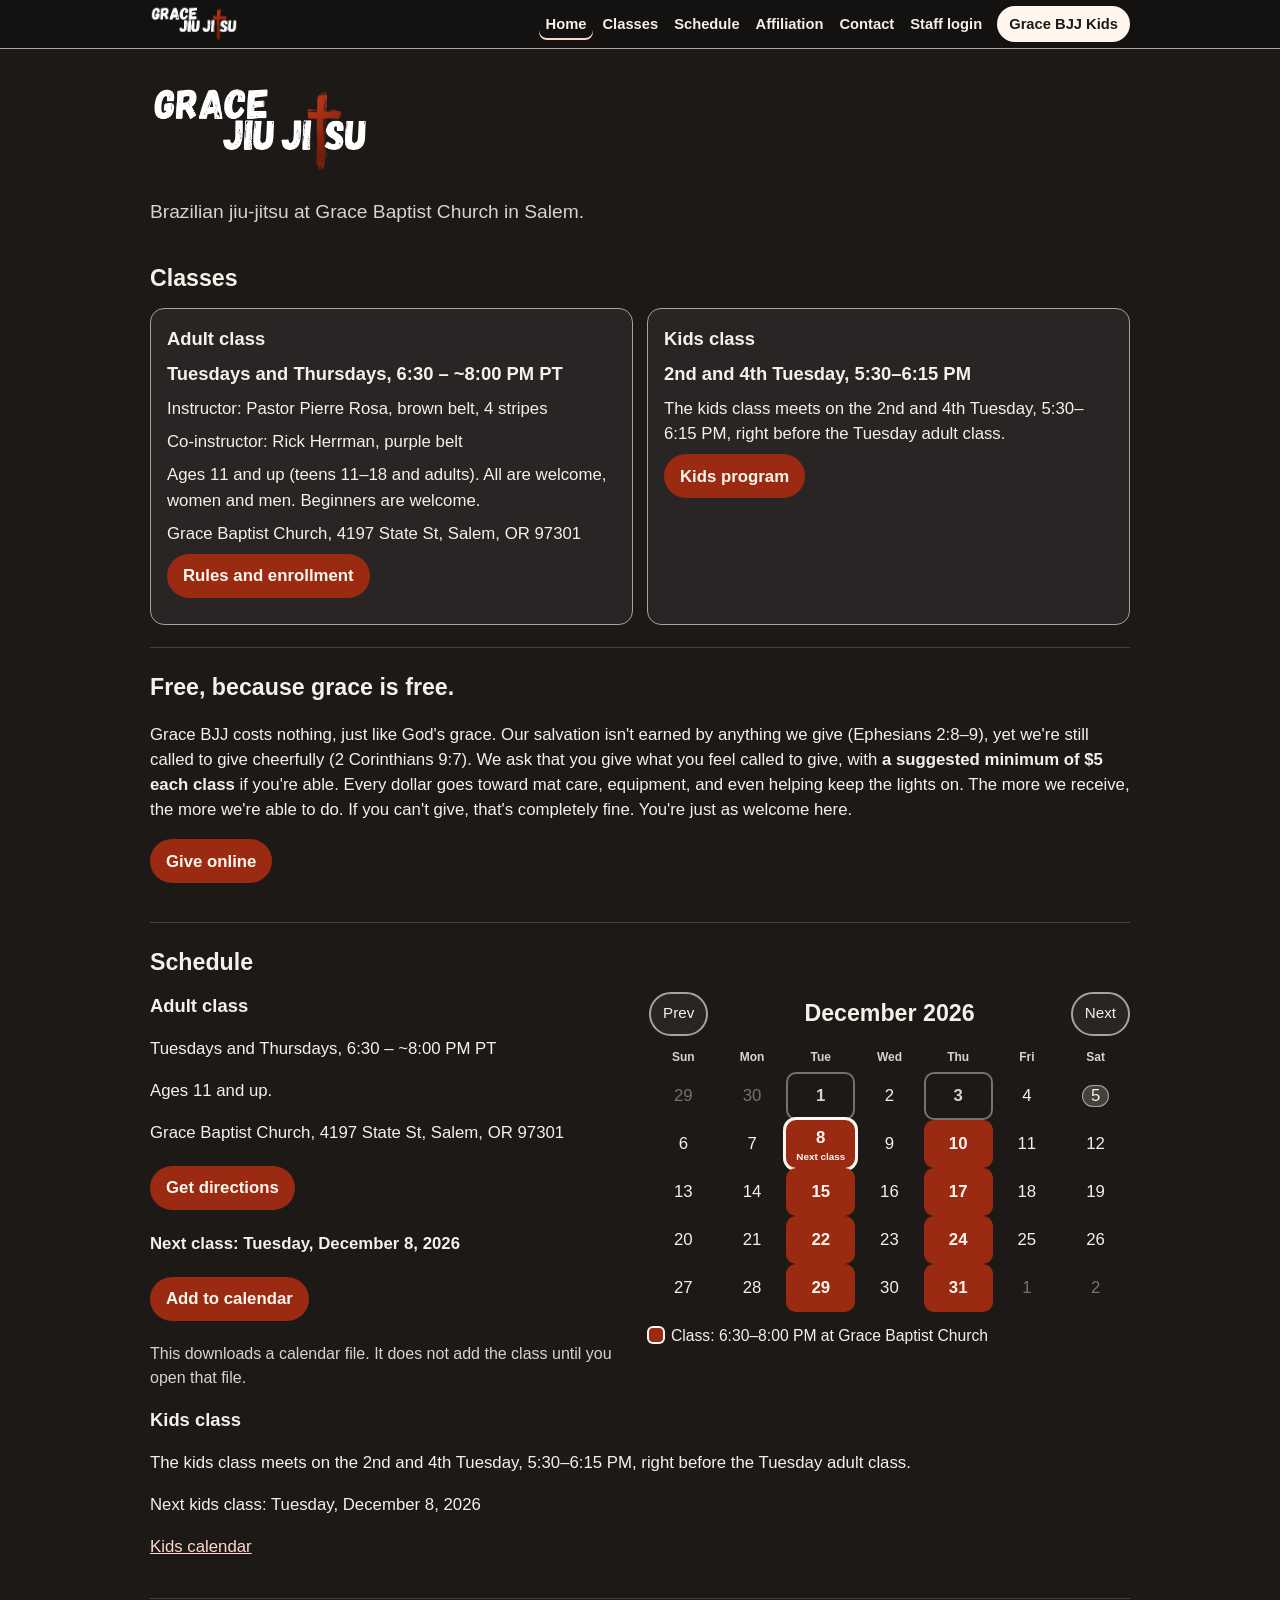
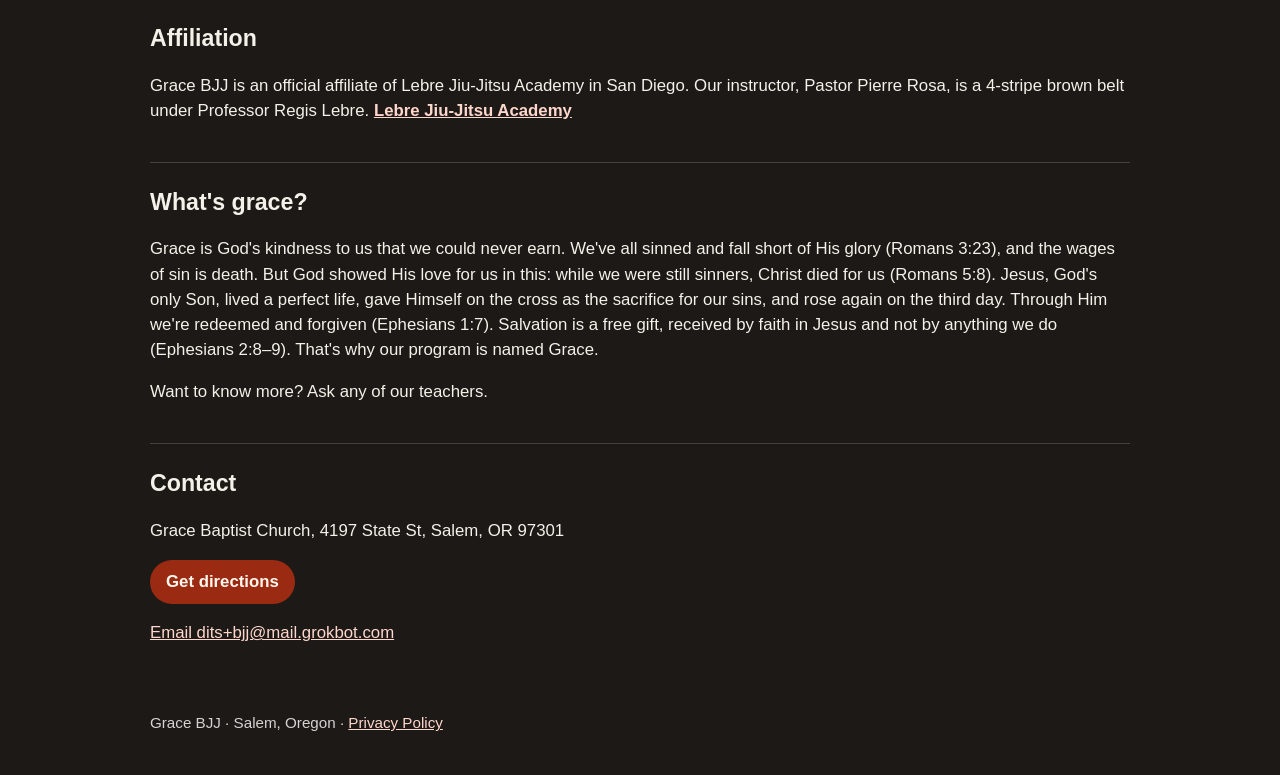
==== index.html @ 51ec34e3 "Let any staff member edit the adult calendar, and log those edits. Teachers can skip, replace, and r" ====
<!DOCTYPE html>
<html lang="en">
<head>
  <meta charset="UTF-8" />
  <meta name="viewport" content="width=device-width, initial-scale=1" />
  <meta name="bjj-base" content="">
  <script src="/bjj-base.js?v=20261024-56"></script>
  <meta name="robots" content="noindex, nofollow, noarchive, nosnippet">
  <meta name="googlebot" content="noindex, nofollow">
  <title>Grace BJJ</title>
  <meta name="description" content="Grace BJJ trains Brazilian jiu-jitsu at Grace Baptist Church in Salem. Adult class Tuesdays and Thursdays. Kids class on the 2nd and 4th Tuesday." />
  <meta property="og:title" content="Grace BJJ" />
  <meta property="og:description" content="Brazilian jiu-jitsu at Grace Baptist Church in Salem." />
  <meta property="og:type" content="website" />
  <meta property="og:url" content="https://bjj.bettrbook.com/" />
  <meta property="og:image" content="https://bjj.bettrbook.com/img/logo/grace-logo-mark-transparent.png" />
  <link rel="manifest" href="/manifest.webmanifest" />
  <meta name="theme-color" content="#9b2a12" />
  <meta name="mobile-web-app-capable" content="yes" />
  <meta name="apple-mobile-web-app-capable" content="yes" />
  <meta name="apple-mobile-web-app-status-bar-style" content="default" />
  <meta name="application-name" content="Grace BJJ" />
  <meta name="apple-mobile-web-app-title" content="Grace BJJ" />
  <link rel="icon" href="/icons/favicon-32.png" type="image/png" sizes="32x32" />
  <link rel="apple-touch-icon" href="/icons/apple-touch-icon.png" sizes="180x180" />
  <link rel="stylesheet" href="/css/home.css?v=20261024-56" />
  <link rel="stylesheet" href="/css/site-header.css?v=20261024-56" />
  <script src="/pwa.js?v=20261024-56" defer></script>
  <script>
    (function () {
      var kids = { when: 1, cost: 1, "first-class": 1, faq: 1, gi: 1, practice: 1, visit: 1, "whats-grace": 1 };
      var id = (location.hash || "").replace(/^#/, "");
      if (id && kids[id]) location.replace("/kids/#" + id);
    })();
  </script>
</head>
<body>
  <a class="skip" href="#main">Skip to content</a>
  <header class="top" data-site-header>
    <div class="top-bar">
      <a class="brand" href="/">
        <img src="/img/logo/grace-logo-mark-reversed-transparent.png" alt="Grace Jiu-Jitsu home" />
      </a>
      <a class="kids-pill" href="/kids/">Grace BJJ Kids</a>
      <button type="button" class="nav-toggle" aria-expanded="false" aria-controls="site-menu" aria-label="Menu">
        <span class="nav-toggle-bars" aria-hidden="true"></span>
      </button>
      <nav class="site-nav" id="site-menu" aria-label="Primary">
        <a href="/#home" aria-current="page">Home</a>
        <a href="/#classes">Classes</a>
        <a href="/#schedule">Schedule</a>
        <a href="/#affiliation">Affiliation</a>
        <a href="/#contact">Contact</a>
        <a href="/login/">Staff login</a>
      </nav>
    </div>
  </header>
  <main id="main">
    <div class="wrap">
      <section class="hero" id="home">
        <img class="mark" src="/img/logo/grace-logo-mark-reversed-transparent.png" alt="Grace Jiu-Jitsu" />
        <h1 class="sr-only">Grace BJJ</h1>
        <p class="lede">Brazilian jiu-jitsu at Grace Baptist Church in Salem.</p>
      </section>

      <section id="classes">
        <h2>Classes</h2>
        <div class="cards">
          <article class="card" id="adultCard">
            <h3>Adult class</h3>
            <p class="when" id="adultWhen">Loading class details…</p>
            <p id="adultInstructor">Instructor: Pastor Pierre Rosa, brown belt, 4 stripes</p>
            <p id="adultCoInstructor">Co-instructor: Rick Herrman, purple belt</p>
            <p id="adultAudience"></p>
            <p id="adultPlace"></p>
            <p><a class="button" href="/waiver/">Rules and enrollment</a></p>
          </article>
          <article class="card">
            <h3>Kids class</h3>
            <p class="when">2nd and 4th Tuesday, 5:30–6:15 PM</p>
            <p id="kidsNote"></p>
            <p><a class="button" href="/kids/">Kids program</a></p>
          </article>
        </div>
      </section>

      <section class="panel" id="giving" hidden>
        <h2 id="givingHeading"></h2>
        <p id="givingCopy"></p>
        <p><a class="button" id="givingLink" href="https://onrealm.org/GBCSalem/-/form/give/BJJ" target="_blank" rel="noopener noreferrer">Give online</a></p>
      </section>

      <section class="panel" id="schedule">
        <h2>Schedule</h2>
        <div class="when-layout">
          <div class="when-copy">
            <h3>Adult class</h3>
            <p id="adultSchedule"></p>
            <p>Ages 11 and up.</p>
            <p>Grace Baptist Church, 4197 State St, Salem, OR 97301</p>
            <p><a class="button" href="https://www.google.com/maps/search/?api=1&amp;query=Grace+Baptist+Church+4197+State+St+Salem+OR+97301" target="_blank" rel="noopener noreferrer">Get directions</a></p>
            <p class="next" id="adultNext">Next class: …</p>
            <p><a class="button" href="/calendar/grace-bjj-adult.ics" download="grace-bjj-adult.ics">Add to calendar</a></p>
            <p class="hint">This downloads a calendar file. It does not add the class until you open that file.</p>
          </div>
          <div class="when-cal">
            <div id="classCalendar" class="class-calendar"></div>
            <p class="cal-legend"><span class="cal-swatch" aria-hidden="true"></span> Class: 6:30–8:00 PM at Grace Baptist Church</p>
            <ul class="cal-notes" id="calNotes"></ul>
          </div>
        </div>
        <h3>Kids class</h3>
        <p id="kidsSummary"></p>
        <p id="kidsNext">Next kids class: …</p>
        <p><a href="/kids/#when">Kids calendar</a></p>
      </section>

      <section class="panel" id="affiliation">
        <h2>Affiliation</h2>
        <p class="affiliation">Grace BJJ is an official affiliate of Lebre Jiu-Jitsu Academy in San Diego. Our instructor, Pastor Pierre Rosa, is a 4-stripe brown belt under Professor Regis Lebre. <a href="https://lebrejiujitsu.com" target="_blank" rel="noopener noreferrer">Lebre Jiu-Jitsu Academy</a></p>
      </section>

      <section class="panel" id="grace">
        <h2>What's grace?</h2>
        <p>Grace is God's kindness to us that we could never earn. We've all sinned and fall short of His glory (Romans 3:23), and the wages of sin is death. But God showed His love for us in this: while we were still sinners, Christ died for us (Romans 5:8). Jesus, God's only Son, lived a perfect life, gave Himself on the cross as the sacrifice for our sins, and rose again on the third day. Through Him we're redeemed and forgiven (Ephesians 1:7). Salvation is a free gift, received by faith in Jesus and not by anything we do (Ephesians 2:8–9). That's why our program is named Grace.</p>
        <p>Want to know more? Ask any of our teachers.</p>
      </section>

      <section class="panel" id="demoExamples" hidden>
        <h2>EXAMPLE parent cards</h2>
        <p>Fake students for this preview. Open a card, then enter the birth month and day shown on that card.</p>
        <div id="demoExampleLinks"></div>
      </section>

      <section class="panel" id="contact">
        <h2>Contact</h2>
        <p id="contactPlace">Grace Baptist Church, 4197 State St, Salem, OR 97301</p>
        <p><a class="button" href="https://www.google.com/maps/search/?api=1&amp;query=Grace+Baptist+Church+4197+State+St+Salem+OR+97301" target="_blank" rel="noopener noreferrer">Get directions</a></p>
        <p><a href="mailto:dits%2Bbjj@mail.grokbot.com?subject=Grace%20BJJ">Email dits+bjj@mail.grokbot.com</a></p>
      </section>
    </div>
  </main>
  <footer><div class="wrap">Grace BJJ · Salem, Oregon · <a href="/privacy/">Privacy Policy</a></div></footer>
  <script src="/site-nav.js?v=20261024-56"></script>
  <script src="/calendar/class-days.js?v=20261024-56"></script>
  <script>
    const Days = window.GRACE_CLASS_DAYS;

    function text(id, value) {
      const el = document.getElementById(id);
      if (!el) return;
      el.textContent = value || "";
    }

    function coInstructorLine(co) {
      const person = co || {};
      const name = String(person.name || "").trim();
      const rank = String(person.rank || "").trim();
      if (!name) return "";
      return rank ? "Co-instructor: " + name + ", " + rank : "Co-instructor: " + name;
    }

    function renderClass(data) {
      const schedule = data.schedule || {};
      const hasTime = schedule.days && schedule.time;
      const when = hasTime
        ? schedule.days + ", " + schedule.time + (schedule.timezone ? " " + schedule.timezone : "")
        : (schedule.placeholder || "");
      text("adultWhen", when);
      text("adultSchedule", when);
      text("adultInstructor", data.instructor ? "Instructor: " + data.instructor : "");
      const coLine = coInstructorLine(data.coInstructor);
      text("adultCoInstructor", coLine);
      const coCard = document.getElementById("adultCoInstructor");
      if (coCard) coCard.hidden = !coLine;
      const audience = document.getElementById("adultAudience");
      if (audience) {
        audience.hidden = !data.audience;
        audience.textContent = data.audience || "";
      }
      text("adultPlace", schedule.location || "");
      text("contactPlace", schedule.location || "Grace Baptist Church, 4197 State St, Salem, OR 97301");
      text("kidsNote", data.kidsNote || "");
      text("kidsSummary", data.kidsNote || "2nd and 4th Tuesday, 5:30–6:15 PM.");

      const giving = data.giving;
      const block = document.getElementById("giving");
      if (!giving || !giving.url || !giving.heading) {
        if (block) block.hidden = true;
        return;
      }
      block.hidden = false;
      text("givingHeading", giving.heading);
      const copy = document.getElementById("givingCopy");
      copy.textContent = "";
      copy.append(document.createTextNode(giving.lead || ""));
      const strong = document.createElement("strong");
      strong.className = "ask";
      strong.textContent = giving.minimum || "";
      copy.append(strong);
      copy.append(document.createTextNode(giving.tail || ""));
      const link = document.getElementById("givingLink");
      link.href = giving.url;
      link.textContent = giving.linkLabel || "Give online";
    }

    function paintKidsNext(exceptions) {
      if (!Days) return;
      const upcoming = Days.nextClass(new Date(), exceptions || []);
      const when = Days.longDate(upcoming.year, upcoming.month, upcoming.day);
      text("kidsNext", "Next kids class: " + when);
    }

    fetch("/adult-class.json", { credentials: "same-origin" })
      .then((res) => (res.ok ? res.json() : Promise.reject(new Error("missing"))))
      .then(renderClass)
      .catch(() => text("adultSchedule", "Adult class schedule coming soon. Email us for details."));

    paintKidsNext([]);
    fetch("/api/public/class-exceptions", { credentials: "same-origin" })
      .then((res) => (res.ok ? res.json() : { exceptions: [] }))
      .then((body) => paintKidsNext(Array.isArray(body.exceptions) ? body.exceptions : []))
      .catch(() => {});

    const AdultDays = Days.forProgram("adult");
    const adultCalendar = AdultDays.mountCalendar({
      root: document.getElementById("classCalendar"),
      notes: document.getElementById("calNotes"),
      next: document.getElementById("adultNext"),
    });
    fetch("/api/public/class-exceptions?program=adult", { credentials: "same-origin" })
      .then((res) => (res.ok ? res.json() : { exceptions: [] }))
      .then((body) => {
        adultCalendar.setExceptions(Array.isArray(body.exceptions) ? body.exceptions : []);
      })
      .catch(() => {});

    fetch("/api/public/demo-examples", { credentials: "same-origin", cache: "no-store" })
      .then((res) => (res.ok ? res.json() : null))
      .then((body) => {
        const box = document.getElementById("demoExamples");
        const list = document.getElementById("demoExampleLinks");
        if (!box || !list || !body || !Array.isArray(body.examples) || !body.examples.length) return;
        body.examples.forEach((item) => {
          if (!item || !item.token) return;
          const link = document.createElement("a");
          link.className = "button";
          link.href = "/p/#" + item.token;
          var extra = item.pin ? " PIN " + item.pin + "." : "";
          link.textContent = item.label + ". Birth month " + item.month + ", day " + item.day + "." + extra;
          const row = document.createElement("p");
          row.append(link);
          list.append(row);
        });
        box.hidden = false;
      })
      .catch(() => {});
  </script>
</body>
</html>
---- css/home.css ----
:root {
  --bg: #1c1917;
  --card: #292524;
  --text: #f5f0e8;
  --muted: #d6d3d1;
  --link: #ffd7cc;
  --red: #9b2a12;
  --on-red: #fff7ed;
  --line: #a8a29e;
}

* { box-sizing: border-box; }
html, body { margin: 0; }
body {
  background: var(--bg);
  color: var(--text);
  font-family: "Liberation Sans", "Noto Sans", "Segoe UI", sans-serif;
  font-size: 1.05rem;
  line-height: 1.5;
}
img { max-width: 100%; height: auto; }
a { color: var(--link); }
a:hover { text-decoration: none; }
.skip {
  position: absolute;
  left: 12px;
  top: -48px;
  background: var(--on-red);
  color: var(--bg);
  padding: 8px 12px;
}
.skip:focus { top: 12px; }
.wrap { width: min(980px, calc(100% - 32px)); margin: 0 auto; }

.hero { padding: 36px 0 12px; }
.hero h1.sr-only {
  position: absolute;
  width: 1px;
  height: 1px;
  padding: 0;
  margin: -1px;
  overflow: hidden;
  clip: rect(0, 0, 0, 0);
  white-space: nowrap;
  border: 0;
}
.lede { margin: 16px 0 0; max-width: 38rem; font-size: 1.2rem; color: var(--muted); }
.hero .mark { width: min(220px, 58vw); }

section { padding: 22px 0; }
h2 { margin: 0 0 12px; font-size: 1.45rem; font-weight: 700; }
h3 { margin: 0 0 8px; font-size: 1.15rem; }
.cards { display: grid; grid-template-columns: 1fr 1fr; gap: 14px; }
.card {
  background: var(--card);
  border: 1px solid var(--line);
  border-radius: 14px;
  padding: 16px 16px 18px;
}
.card p { margin: 0 0 8px; }
.when { font-size: 1.15rem; font-weight: 700; }
.button {
  display: inline-flex;
  align-items: center;
  justify-content: center;
  min-height: 44px;
  padding: 0 16px;
  border-radius: 999px;
  background: var(--red);
  color: var(--on-red);
  text-decoration: none;
  font-weight: 700;
}
.button:hover { filter: brightness(1.08); }
.button:focus-visible, a:focus-visible, summary:focus-visible {
  outline: 3px solid var(--on-red);
  outline-offset: 2px;
}
#giving .ask { font-weight: 700; }
.panel {
  border-top: 1px solid #44403c;
}
.affiliation a { font-weight: 700; }
footer {
  padding: 28px 0 40px;
  color: var(--muted);
  font-size: 0.95rem;
}

.when-layout { display: grid; gap: 18px; min-width: 0; }
.when-copy, .when-cal, .class-calendar { min-width: 0; max-width: 100%; }
.when-copy .button { margin: 4px 8px 4px 0; }
.hint { color: var(--muted); font-size: 1rem; }
.next { font-weight: 700; }
.cal-nav {
  display: grid;
  grid-template-columns: minmax(44px, auto) minmax(0, 1fr) minmax(44px, auto);
  align-items: center;
  gap: 8px;
  margin-bottom: 8px;
}
.cal-nav h3 {
  margin: 0;
  min-width: 0;
  text-align: center;
  font-size: clamp(1.15rem, 4vw, 1.45rem);
  overflow-wrap: anywhere;
}
.cal-nav button {
  min-width: 44px;
  min-height: 44px;
  padding: 0 12px;
  border: 2px solid var(--line);
  border-radius: 999px;
  background: var(--card);
  color: var(--text);
  font: inherit;
  font-size: 0.95rem;
  cursor: pointer;
}
.cal-nav button:disabled { opacity: 0.35; cursor: default; }
.cal-nav button:focus-visible { outline: 3px solid var(--on-red); outline-offset: 2px; }
.month-grid {
  width: 100%;
  max-width: 100%;
  border-collapse: collapse;
  table-layout: fixed;
}
.month-grid th {
  font-size: 0.75rem;
  font-weight: 600;
  padding: 4px 0 6px;
  text-align: center;
  color: var(--muted);
}
.month-grid td {
  height: 48px;
  padding: 2px 1px;
  text-align: center;
  vertical-align: middle;
  border-radius: 10px;
}
.month-grid .day-num { display: inline-block; min-width: 1.6em; line-height: 1.3; }
.month-grid .is-out { color: #78716c; }
.month-grid .is-today .day-num {
  background: #44403c;
  border-radius: 999px;
  box-shadow: inset 0 0 0 1px var(--line);
}
.month-grid .is-class {
  background: var(--red);
  color: var(--on-red);
  font-weight: 700;
}
.month-grid .is-class.is-today .day-num { background: transparent; box-shadow: none; }
.month-grid .is-past.is-class,
.month-grid .is-past.is-skip {
  background: transparent;
  color: var(--muted);
  font-weight: 600;
  box-shadow: inset 0 0 0 2px #78716c;
}
.month-grid .is-past.is-extra { box-shadow: inset 0 0 0 2px #78716c; }
.month-grid .is-skip {
  background: #44403c;
  color: var(--text);
  font-weight: 600;
}
.month-grid .is-extra { box-shadow: inset 0 0 0 2px var(--on-red); }
.cal-notes { margin: 8px 0 0; padding: 0; list-style: none; }
.cal-notes li { margin: 4px 0; font-size: 0.95rem; }
.month-grid .is-next { box-shadow: 0 0 0 3px var(--on-red); }
.month-grid .day-tag {
  display: block;
  margin-top: 1px;
  font-size: 0.62rem;
  font-weight: 600;
  line-height: 1.05;
  overflow-wrap: anywhere;
}
.cal-legend {
  display: flex;
  align-items: flex-start;
  gap: 8px;
  margin: 12px 0 0;
  font-size: 0.98rem;
}
.cal-swatch {
  width: 14px;
  height: 14px;
  margin-top: 4px;
  flex: none;
  border-radius: 4px;
  background: var(--red);
  box-shadow: 0 0 0 2px var(--on-red);
}
.visually-hidden {
  position: absolute;
  width: 1px;
  height: 1px;
  padding: 0;
  margin: -1px;
  overflow: hidden;
  clip: rect(0, 0, 0, 0);
  white-space: nowrap;
  border: 0;
}

@media screen and (min-width: 800px) {
  .when-layout { grid-template-columns: minmax(0, 1fr) minmax(0, 1fr); align-items: start; }
}

@media (max-width: 720px) {
  .cards { grid-template-columns: 1fr; }
  .hero { padding-top: 24px; }
  .when-copy .button { display: flex; width: 100%; margin-right: 0; }
}
---- css/site-header.css ----
/* Slim public header. Links stay on one row from 801px up.
   Narrow screens keep the logo and, on the adult site, the kids pill,
   and open the rest from the menu button. */
:root {
  --demo-banner-h: 0px;
  --site-header-h: 48px;
}

html {
  scroll-padding-top: calc(var(--demo-banner-h) + var(--site-header-h));
}

.top {
  position: sticky;
  top: var(--demo-banner-h);
  z-index: 40;
  background: #141210;
  border-bottom: 1px solid #a8a29e;
}

.top-bar {
  display: flex;
  align-items: center;
  gap: 8px;
  width: min(980px, calc(100% - 24px));
  margin: 0 auto;
  min-height: 48px;
  padding: 4px 0;
}

.top .brand {
  display: flex;
  align-items: center;
  order: 1;
  min-height: 36px;
  padding: 0;
  color: #f5f0e8;
  text-decoration: none;
}

.top .brand img {
  display: block;
  height: 36px;
  width: auto;
}

/* The kids lockup stacks KIDS under the mark, so the same 36px height
   makes that word too small. A slightly taller image keeps it readable
   without turning the bar into a second row. */
.top .brand.kids-brand img { height: 58px; }

.top .kids-pill {
  display: inline-flex;
  align-items: center;
  justify-content: center;
  order: 3;
  min-height: 36px;
  padding: 0 12px;
  border-radius: 999px;
  background: #fff7ed;
  color: #1c1917;
  font-size: 0.92rem;
  font-weight: 700;
  text-decoration: none;
  white-space: nowrap;
}

.top .kids-pill:hover { background: #ffd7cc; }

.top .nav-toggle {
  display: none;
  order: 4;
  align-items: center;
  justify-content: center;
  width: 44px;
  height: 44px;
  margin: 0;
  padding: 0;
  border: 0;
  border-radius: 10px;
  background: transparent;
  color: #f5f0e8;
  cursor: pointer;
}

.top .nav-toggle-bars,
.top .nav-toggle-bars::before,
.top .nav-toggle-bars::after {
  display: block;
  width: 18px;
  height: 2px;
  border-radius: 1px;
  background: currentColor;
}

.top .nav-toggle-bars { position: relative; }

.top .nav-toggle-bars::before,
.top .nav-toggle-bars::after {
  content: "";
  position: absolute;
  left: 0;
}

.top .nav-toggle-bars::before { top: -6px; }
.top .nav-toggle-bars::after { top: 6px; }

.top .site-nav {
  display: flex;
  order: 2;
  flex-wrap: nowrap;
  align-items: center;
  gap: 2px;
  margin-left: auto;
}

.top .site-nav a {
  display: inline-flex;
  align-items: center;
  min-height: 32px;
  margin: 0;
  padding: 0 7px;
  border-radius: 8px;
  color: #f5f0e8;
  font-size: 0.92rem;
  font-weight: 600;
  text-decoration: none;
  white-space: nowrap;
}

.top .site-nav a:hover,
.top .site-nav a:focus-visible { background: #292524; }

.top .site-nav a[aria-current="page"] { box-shadow: inset 0 -2px 0 #ffd7cc; }

.top .site-nav .home-pill {
  min-height: 32px;
  padding: 0 10px;
  border-radius: 999px;
  background: #fff7ed;
  color: #1c1917;
  font-size: 0.86rem;
  font-weight: 700;
}

.top .site-nav .home-pill:hover { background: #ffd7cc; }

.top .brand:focus-visible,
.top .kids-pill:focus-visible,
.top .nav-toggle:focus-visible,
.top .site-nav a:focus-visible {
  outline: 3px solid #fff7ed;
  outline-offset: 2px;
}

@media (max-width: 800px) {
  .top-bar { width: min(980px, calc(100% - 16px)); }
  .top .brand { margin-right: auto; }
  .top .brand img { height: 32px; }
  .top .brand.kids-brand img { height: 52px; }
  .top .site-nav { margin-left: 0; }
  .top .kids-pill {
    min-height: 44px;
    padding: 0 12px;
    font-size: 0.84rem;
  }
  .top .nav-toggle { display: inline-flex; }
  .top .site-nav {
    display: none;
    position: absolute;
    top: 100%;
    left: 0;
    right: 0;
    z-index: 41;
    flex-direction: column;
    align-items: stretch;
    gap: 2px;
    padding: 6px 10px 10px;
    background: #141210;
    border-bottom: 1px solid #a8a29e;
  }
  .top.is-open .site-nav { display: flex; }
  .top .site-nav a {
    min-height: 44px;
    padding: 0 10px;
    font-size: 1rem;
  }
  .top .site-nav .home-pill {
    align-self: flex-start;
    min-height: 44px;
    margin: 2px 0;
  }
}

@media print {
  html { scroll-padding-top: 0; }
  .top { position: static; }
}
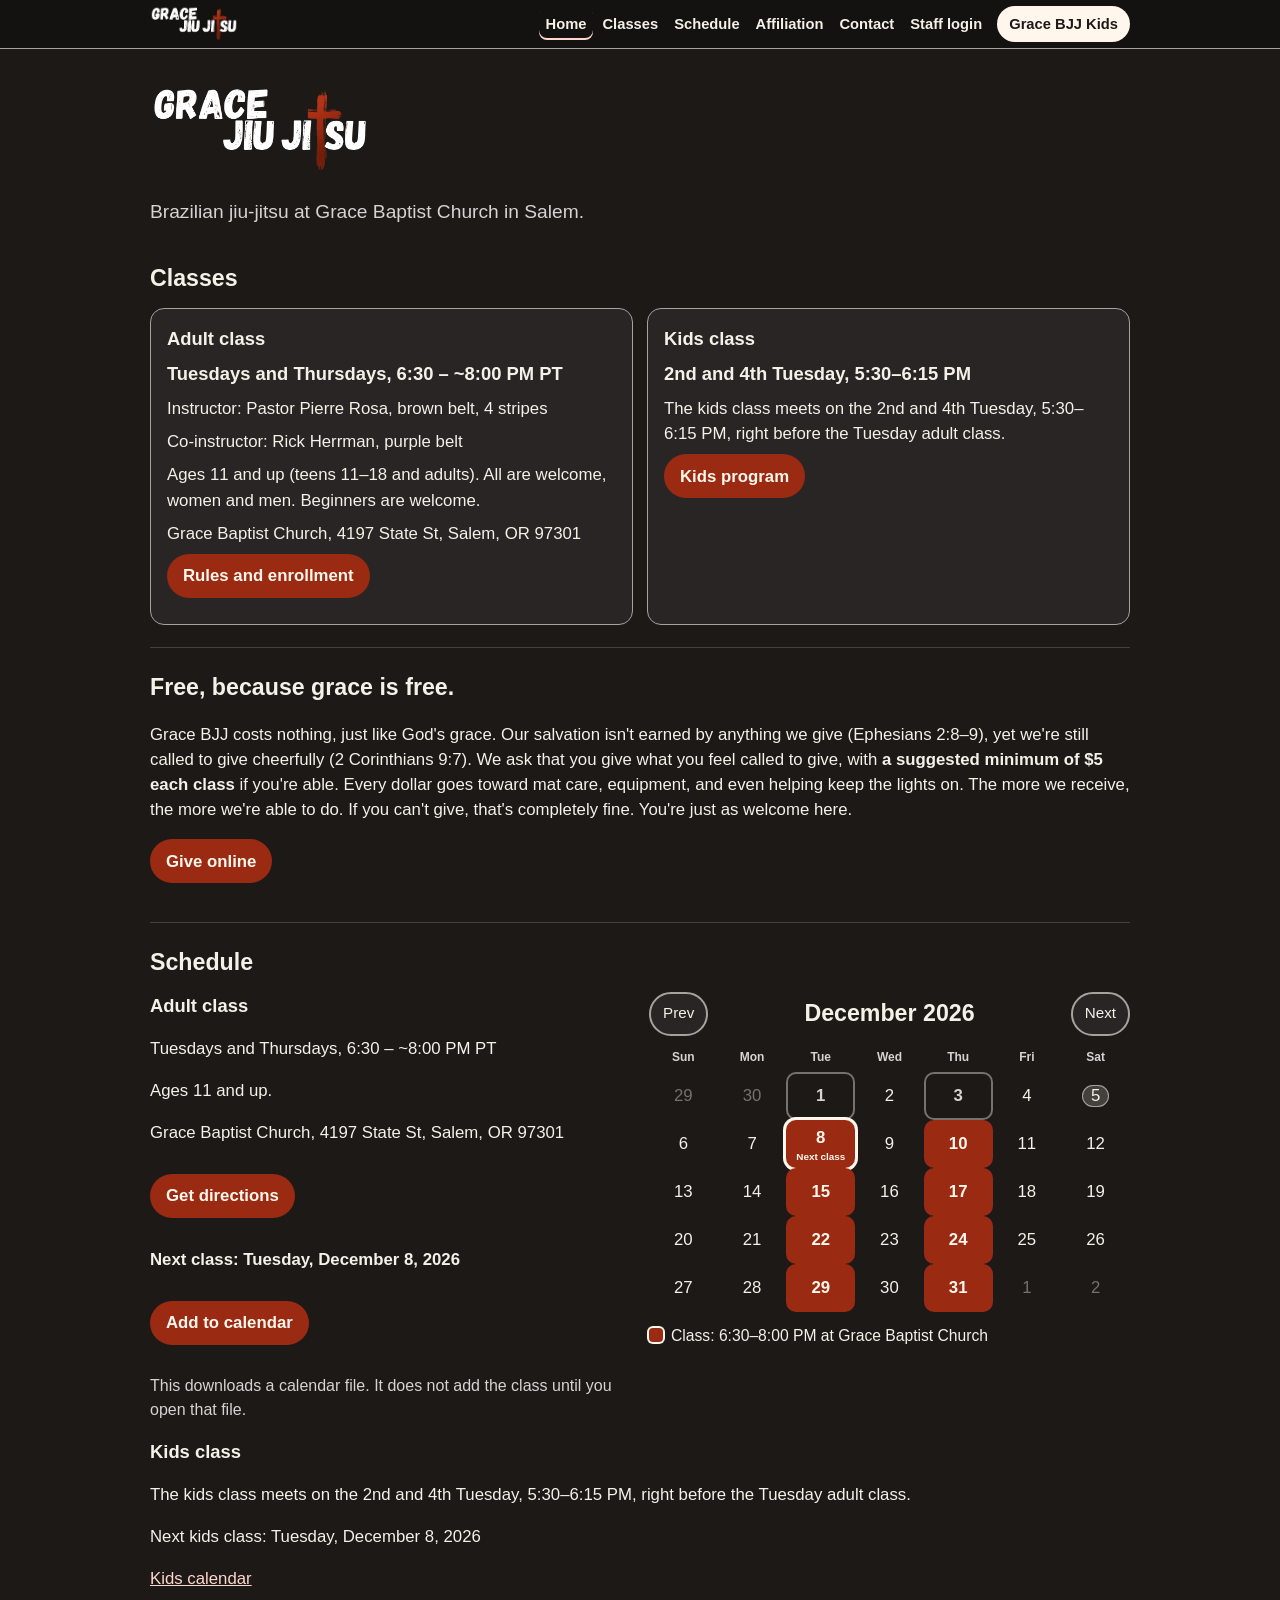
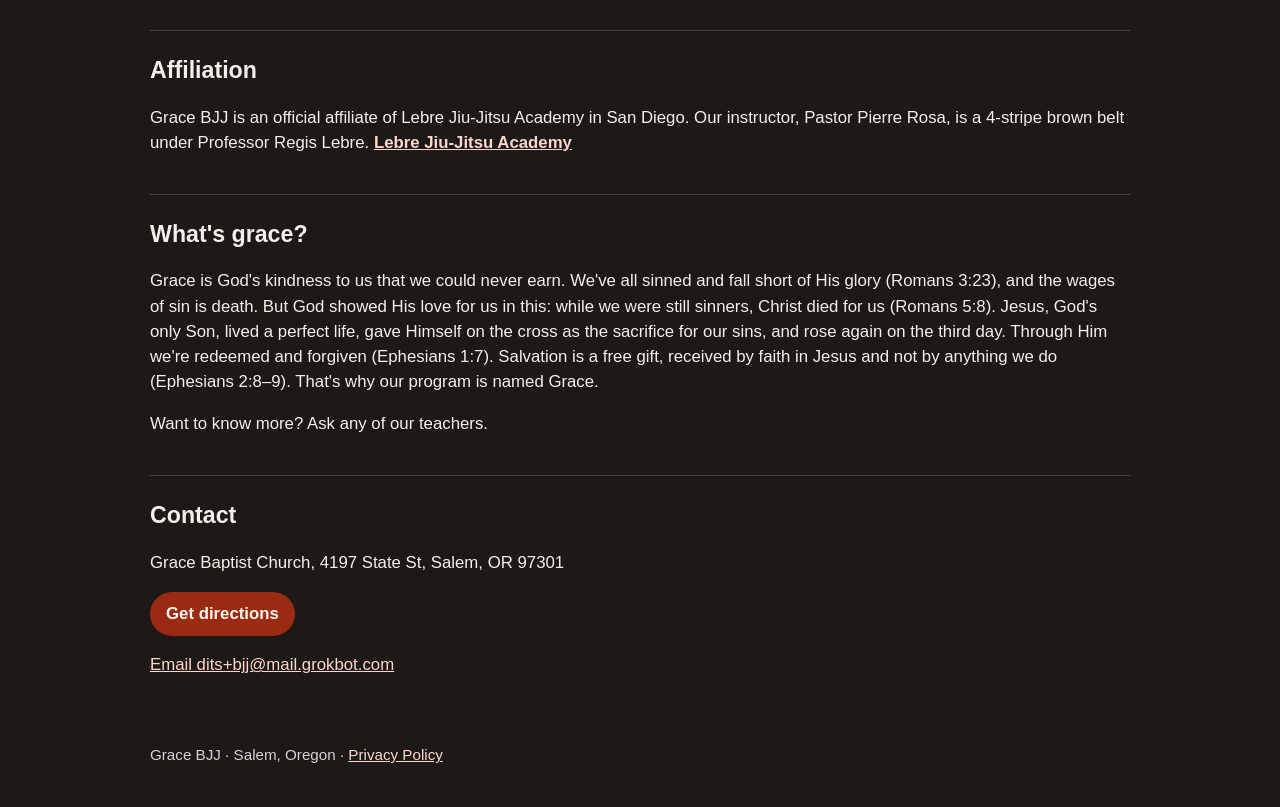
==== commit a90e0a48: "Line up button groups with one shared gap. Phone rows of actions now share a two-column grid, so wra" ====
--- a/index.html
+++ b/index.html
@@ -4,7 +4,7 @@
   <meta charset="UTF-8" />
   <meta name="viewport" content="width=device-width, initial-scale=1" />
   <meta name="bjj-base" content="">
-  <script src="/bjj-base.js?v=20261024-56"></script>
+  <script src="/bjj-base.js?v=20261028-61"></script>
   <meta name="robots" content="noindex, nofollow, noarchive, nosnippet">
   <meta name="googlebot" content="noindex, nofollow">
   <title>Grace BJJ</title>
@@ -23,9 +23,10 @@
   <meta name="apple-mobile-web-app-title" content="Grace BJJ" />
   <link rel="icon" href="/icons/favicon-32.png" type="image/png" sizes="32x32" />
   <link rel="apple-touch-icon" href="/icons/apple-touch-icon.png" sizes="180x180" />
-  <link rel="stylesheet" href="/css/home.css?v=20261024-56" />
-  <link rel="stylesheet" href="/css/site-header.css?v=20261024-56" />
-  <script src="/pwa.js?v=20261024-56" defer></script>
+  <link rel="stylesheet" href="/css/home.css?v=20261028-61" />
+  <link rel="stylesheet" href="/css/button-groups.css?v=20261028-61" />
+  <link rel="stylesheet" href="/css/site-header.css?v=20261028-61" />
+  <script src="/pwa.js?v=20261028-61" defer></script>
   <script>
     (function () {
       var kids = { when: 1, cost: 1, "first-class": 1, faq: 1, gi: 1, practice: 1, visit: 1, "whats-grace": 1 };
@@ -141,8 +142,8 @@
     </div>
   </main>
   <footer><div class="wrap">Grace BJJ · Salem, Oregon · <a href="/privacy/">Privacy Policy</a></div></footer>
-  <script src="/site-nav.js?v=20261024-56"></script>
-  <script src="/calendar/class-days.js?v=20261024-56"></script>
+  <script src="/site-nav.js?v=20261028-61"></script>
+  <script src="/calendar/class-days.js?v=20261028-61"></script>
   <script>
     const Days = window.GRACE_CLASS_DAYS;
 
--- a/css/home.css
+++ b/css/home.css
@@ -89,7 +89,7 @@
 
 .when-layout { display: grid; gap: 18px; min-width: 0; }
 .when-copy, .when-cal, .class-calendar { min-width: 0; max-width: 100%; }
-.when-copy .button { margin: 4px 8px 4px 0; }
+.when-copy .button { margin: 12px 0; }
 .hint { color: var(--muted); font-size: 1rem; }
 .next { font-weight: 700; }
 .cal-nav {
@@ -213,5 +213,5 @@
 @media (max-width: 720px) {
   .cards { grid-template-columns: 1fr; }
   .hero { padding-top: 24px; }
-  .when-copy .button { display: flex; width: 100%; margin-right: 0; }
-}
+  .when-copy .button { display: flex; width: 100%; margin: 12px 0; }
+}
--- a/css/button-groups.css
+++ b/css/button-groups.css
@@ -0,0 +1,75 @@
+/* Button groups share one gap. Phones use two equal columns so wrapped
+   rows line up. Wider screens keep each button at its natural width. */
+.btn-grid,
+.btn-row,
+.card-actions,
+.chip-row,
+.roster-edit {
+  display: flex;
+  flex-wrap: wrap;
+  align-items: center;
+  gap: 12px;
+  margin-top: 16px;
+  margin-bottom: 16px;
+  min-width: 0;
+  max-width: 100%;
+}
+
+.btn-grid > button,
+.btn-grid > a,
+.btn-row > button,
+.btn-row > a,
+.card-actions > button,
+.chip-row > button,
+.chip-row > .chip,
+.roster-edit > button,
+.roster-edit > select,
+.roster-edit > label {
+  min-height: 44px;
+  margin: 0;
+}
+
+.card-actions > button {
+  padding: 10px 14px;
+  font-size: 0.95rem;
+}
+
+@media (max-width: 800px) {
+  .btn-grid,
+  .btn-row,
+  .card-actions,
+  .chip-row,
+  .roster-edit {
+    display: grid;
+    grid-template-columns: 1fr 1fr;
+    align-items: stretch;
+    gap: 12px;
+    width: 100%;
+  }
+
+  .btn-grid > button,
+  .btn-grid > a,
+  .btn-row > button,
+  .btn-row > a,
+  .card-actions > button,
+  .chip-row > button,
+  .chip-row > .chip,
+  .roster-edit > button,
+  .roster-edit > select,
+  .roster-edit > label,
+  .btn-grid > input,
+  .btn-grid > label,
+  .btn-row > input:not([type="file"]) {
+    width: 100%;
+    min-width: 0;
+    max-width: 100%;
+    justify-content: center;
+    text-align: center;
+  }
+
+  .btn-grid > :only-child,
+  .btn-row > :only-child,
+  .card-actions > :only-child {
+    grid-column: 1 / -1;
+  }
+}
